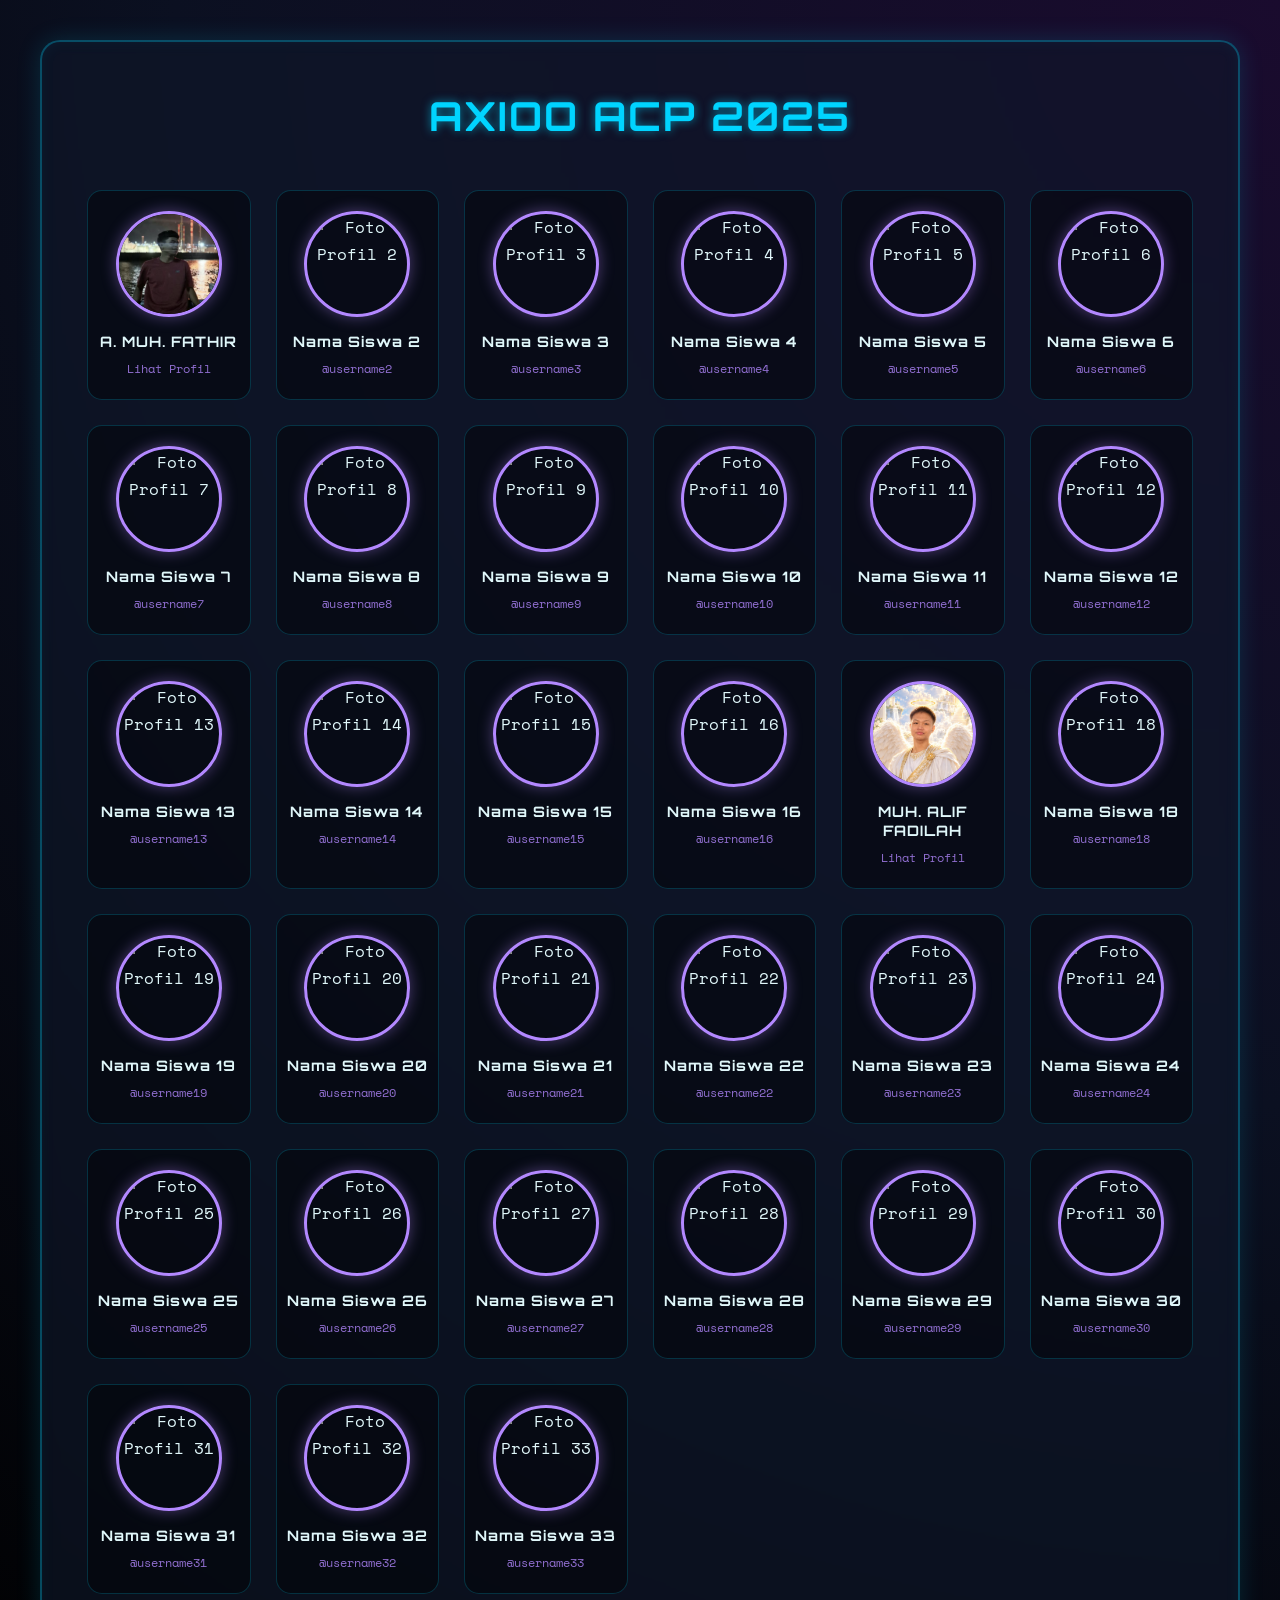
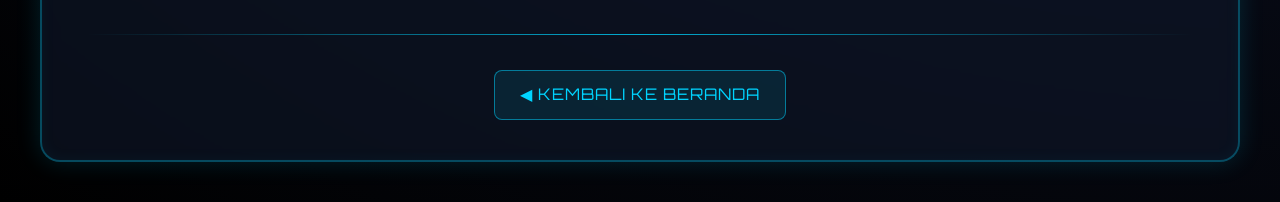
==== Pages/ACP2025.html @ e93645fd "Update profile link and image for student 17" ====
<!DOCTYPE html>
<html lang="id">
<head>
    <meta charset="UTF-8">
    <meta name="viewport" content="width=device-width, initial-scale=1.0">
    <title>Axioo ACP 2025</title>
    <style>
        @import url('https://fonts.googleapis.com/css2?family=Orbitron:wght@400;700&family=Space+Mono&display=swap');

        /* --- PENGATURAN DASAR --- */
        body {
            background: radial-gradient(circle at top right, #1a0b2e 0%, #0b1021 50%, #000000 100%);
            font-family: 'Space Mono', monospace;
            color: #e0f7fa;
            margin: 0;
            padding: 40px 20px;
            display: flex;
            justify-content: center;
            align-items: center;
            min-height: 100vh;
            line-height: 1.7;
        }

        /* --- WADAH UTAMA --- */
        .kartu-profil {
            background: rgba(16, 24, 43, 0.6);
            backdrop-filter: blur(8px);
            -webkit-backdrop-filter: blur(8px);
            border: 2px solid rgba(0, 212, 255, 0.3);
            border-radius: 20px;
            padding: 40px 45px;
            max-width: 1200px; /* Diperlebar untuk memuat 33 profil */
            width: 100%;
            box-shadow: 0 0 25px rgba(0, 212, 255, 0.15), inset 0 0 15px rgba(0, 212, 255, 0.05);
            text-align: center;
            box-sizing: border-box;
        }

        h1 {
            font-family: 'Orbitron', sans-serif;
            color: #00d4ff;
            text-shadow: 0 0 10px rgba(0, 212, 255, 0.6);
            letter-spacing: 2px;
            font-size: 2.5rem;
            margin-top: 0;
            margin-bottom: 40px;
            text-transform: uppercase;
        }

        /* --- GRID PROFIL --- */
        .grid-profil {
            display: grid;
            grid-template-columns: repeat(auto-fit, minmax(160px, 1fr));
            gap: 25px;
            margin-bottom: 40px;
        }

        .profil-item {
            display: flex;
            flex-direction: column;
            align-items: center;
            background: rgba(0, 0, 0, 0.4);
            padding: 20px 10px;
            border-radius: 15px;
            border: 1px solid rgba(0, 212, 255, 0.2);
            transition: transform 0.3s ease, box-shadow 0.3s ease;
        }

        .profil-item:hover {
            transform: translateY(-8px);
            box-shadow: 0 0 20px rgba(0, 212, 255, 0.4);
            border-color: #00d4ff;
            background: rgba(0, 212, 255, 0.05);
        }

        /* --- FOTO PROFIL --- */
        .profil-item img {
            width: 100px;
            height: 100px;
            object-fit: cover;
            border-radius: 50%; /* Membuat foto profil bulat */
            border: 3px solid #b388ff;
            box-shadow: 0 0 15px rgba(179, 136, 255, 0.4);
            margin-bottom: 15px;
            transition: all 0.3s ease;
        }

        .profil-item:hover img {
            border-color: #00ffcc;
            box-shadow: 0 0 20px rgba(0, 255, 204, 0.6);
        }

        /* --- NAMA LINK GITHUB --- */
        .profil-item a {
            font-family: 'Orbitron', sans-serif;
            color: #e0f7fa;
            text-decoration: none;
            font-size: 0.9rem;
            font-weight: bold;
            letter-spacing: 1px;
            transition: color 0.3s ease, text-shadow 0.3s ease;
            text-align: center;
            line-height: 1.3;
        }

        .profil-item:hover a {
            color: #00ffcc;
            text-shadow: 0 0 10px rgba(0, 255, 204, 0.8);
        }
        
        .github-username {
            font-size: 0.75rem;
            color: #b388ff;
            display: block;
            margin-top: 8px;
            opacity: 0.8;
        }

        /* --- TOMBOL KEMBALI --- */
        a.btn-kembali {
            color: #00d4ff;
            text-decoration: none;
            background: rgba(0, 212, 255, 0.1);
            border: 1px solid rgba(0, 212, 255, 0.5);
            padding: 10px 25px;
            border-radius: 8px;
            display: inline-block;
            transition: all 0.3s;
            font-family: 'Orbitron', sans-serif;
            font-size: 1rem;
            letter-spacing: 1px;
        }

        a.btn-kembali:hover {
            background: #00d4ff;
            color: #000;
            box-shadow: 0 0 15px #00d4ff, 0 0 30px #00d4ff;
            border-color: #00d4ff;
            transform: translateY(-3px);
        }

        hr {
            border: none;
            height: 1px;
            background: linear-gradient(90deg, transparent, rgba(0, 212, 255, 0.8), transparent);
            margin: 35px 0;
        }
    </style>
</head>
<body>

    <div class="kartu-profil">
        <h1>Axioo ACP 2025</h1>
        
        <div class="grid-profil">

            <div class="profil-item">
                <img src="../images/01.png" alt="Foto Profil 1">
                <a href="https://amuhfathir0-prog.github.io/a.-fathir/" target="_blank">A. MUH. FATHIR</a>
                <span class="github-username">Lihat Profil</span>
            </div>
            <div class="profil-item">
                <img src="../images/profil-2.jpg" alt="Foto Profil 2">
                <a href="https://github.com/username2" target="_blank">Nama Siswa 2</a>
                <span class="github-username">@username2</span>
            </div>
            <div class="profil-item">
                <img src="../images/profil-3.jpg" alt="Foto Profil 3">
                <a href="https://github.com/username3" target="_blank">Nama Siswa 3</a>
                <span class="github-username">@username3</span>
            </div>
            <div class="profil-item">
                <img src="../images/profil-4.jpg" alt="Foto Profil 4">
                <a href="https://github.com/username4" target="_blank">Nama Siswa 4</a>
                <span class="github-username">@username4</span>
            </div>
            <div class="profil-item">
                <img src="../images/profil-5.jpg" alt="Foto Profil 5">
                <a href="https://github.com/username5" target="_blank">Nama Siswa 5</a>
                <span class="github-username">@username5</span>
            </div>
            <div class="profil-item">
                <img src="../images/profil-6.jpg" alt="Foto Profil 6">
                <a href="https://github.com/username6" target="_blank">Nama Siswa 6</a>
                <span class="github-username">@username6</span>
            </div>
            <div class="profil-item">
                <img src="../images/profil-7.jpg" alt="Foto Profil 7">
                <a href="https://github.com/username7" target="_blank">Nama Siswa 7</a>
                <span class="github-username">@username7</span>
            </div>
            <div class="profil-item">
                <img src="../images/profil-8.jpg" alt="Foto Profil 8">
                <a href="https://github.com/username8" target="_blank">Nama Siswa 8</a>
                <span class="github-username">@username8</span>
            </div>
            <div class="profil-item">
                <img src="../images/profil-9.jpg" alt="Foto Profil 9">
                <a href="https://github.com/username9" target="_blank">Nama Siswa 9</a>
                <span class="github-username">@username9</span>
            </div>
            <div class="profil-item">
                <img src="../images/profil-10.jpg" alt="Foto Profil 10">
                <a href="https://github.com/username10" target="_blank">Nama Siswa 10</a>
                <span class="github-username">@username10</span>
            </div>
            <div class="profil-item">
                <img src="../images/profil-11.jpg" alt="Foto Profil 11">
                <a href="https://github.com/username11" target="_blank">Nama Siswa 11</a>
                <span class="github-username">@username11</span>
            </div>
            <div class="profil-item">
                <img src="../images/profil-12.jpg" alt="Foto Profil 12">
                <a href="https://github.com/username12" target="_blank">Nama Siswa 12</a>
                <span class="github-username">@username12</span>
            </div>
            <div class="profil-item">
                <img src="../images/profil-13.jpg" alt="Foto Profil 13">
                <a href="https://github.com/username13" target="_blank">Nama Siswa 13</a>
                <span class="github-username">@username13</span>
            </div>
            <div class="profil-item">
                <img src="../images/profil-14.jpg" alt="Foto Profil 14">
                <a href="https://github.com/username14" target="_blank">Nama Siswa 14</a>
                <span class="github-username">@username14</span>
            </div>
            <div class="profil-item">
                <img src="../images/profil-15.jpg" alt="Foto Profil 15">
                <a href="https://github.com/username15" target="_blank">Nama Siswa 15</a>
                <span class="github-username">@username15</span>
            </div>
            <div class="profil-item">
                <img src="../images/profil-16.jpg" alt="Foto Profil 16">
                <a href="https://github.com/username16" target="_blank">Nama Siswa 16</a>
                <span class="github-username">@username16</span>
            </div>
            <div class="profil-item">
                <img src="../images/17.png" alt="Foto Profil 17">
                <a href="https://alfiexi67.github.io/alif-web-keren/" target="_blank">MUH. ALIF FADILAH</a>
                <span class="github-username">Lihat Profil</span>
            </div>
            <div class="profil-item">
                <img src="../images/profil-18.jpg" alt="Foto Profil 18">
                <a href="https://github.com/username18" target="_blank">Nama Siswa 18</a>
                <span class="github-username">@username18</span>
            </div>
            <div class="profil-item">
                <img src="../images/profil-19.jpg" alt="Foto Profil 19">
                <a href="https://github.com/username19" target="_blank">Nama Siswa 19</a>
                <span class="github-username">@username19</span>
            </div>
            <div class="profil-item">
                <img src="../images/profil-20.jpg" alt="Foto Profil 20">
                <a href="https://github.com/username20" target="_blank">Nama Siswa 20</a>
                <span class="github-username">@username20</span>
            </div>
            <div class="profil-item">
                <img src="../images/profil-21.jpg" alt="Foto Profil 21">
                <a href="https://github.com/username21" target="_blank">Nama Siswa 21</a>
                <span class="github-username">@username21</span>
            </div>
            <div class="profil-item">
                <img src="../images/profil-22.jpg" alt="Foto Profil 22">
                <a href="https://github.com/username22" target="_blank">Nama Siswa 22</a>
                <span class="github-username">@username22</span>
            </div>
            <div class="profil-item">
                <img src="../images/profil-23.jpg" alt="Foto Profil 23">
                <a href="https://github.com/username23" target="_blank">Nama Siswa 23</a>
                <span class="github-username">@username23</span>
            </div>
            <div class="profil-item">
                <img src="../images/profil-24.jpg" alt="Foto Profil 24">
                <a href="https://github.com/username24" target="_blank">Nama Siswa 24</a>
                <span class="github-username">@username24</span>
            </div>
            <div class="profil-item">
                <img src="../images/profil-25.jpg" alt="Foto Profil 25">
                <a href="https://github.com/username25" target="_blank">Nama Siswa 25</a>
                <span class="github-username">@username25</span>
            </div>
            <div class="profil-item">
                <img src="../images/profil-26.jpg" alt="Foto Profil 26">
                <a href="https://github.com/username26" target="_blank">Nama Siswa 26</a>
                <span class="github-username">@username26</span>
            </div>
            <div class="profil-item">
                <img src="../images/profil-27.jpg" alt="Foto Profil 27">
                <a href="https://github.com/username27" target="_blank">Nama Siswa 27</a>
                <span class="github-username">@username27</span>
            </div>
            <div class="profil-item">
                <img src="../images/profil-28.jpg" alt="Foto Profil 28">
                <a href="https://github.com/username28" target="_blank">Nama Siswa 28</a>
                <span class="github-username">@username28</span>
            </div>
            <div class="profil-item">
                <img src="../images/profil-29.jpg" alt="Foto Profil 29">
                <a href="https://github.com/username29" target="_blank">Nama Siswa 29</a>
                <span class="github-username">@username29</span>
            </div>
            <div class="profil-item">
                <img src="../images/profil-30.jpg" alt="Foto Profil 30">
                <a href="https://github.com/username30" target="_blank">Nama Siswa 30</a>
                <span class="github-username">@username30</span>
            </div>
            <div class="profil-item">
                <img src="../images/profil-31.jpg" alt="Foto Profil 31">
                <a href="https://github.com/username31" target="_blank">Nama Siswa 31</a>
                <span class="github-username">@username31</span>
            </div>
            <div class="profil-item">
                <img src="../images/profil-32.jpg" alt="Foto Profil 32">
                <a href="https://github.com/username32" target="_blank">Nama Siswa 32</a>
                <span class="github-username">@username32</span>
            </div>
            <div class="profil-item">
                <img src="../images/profil-33.jpg" alt="Foto Profil 33">
                <a href="https://github.com/username33" target="_blank">Nama Siswa 33</a>
                <span class="github-username">@username33</span>
            </div>
        </div>

        <hr>
        
        <a href="../index.html" class="btn-kembali">&#9664; KEMBALI KE BERANDA</a>
    </div>

</body>
</html>
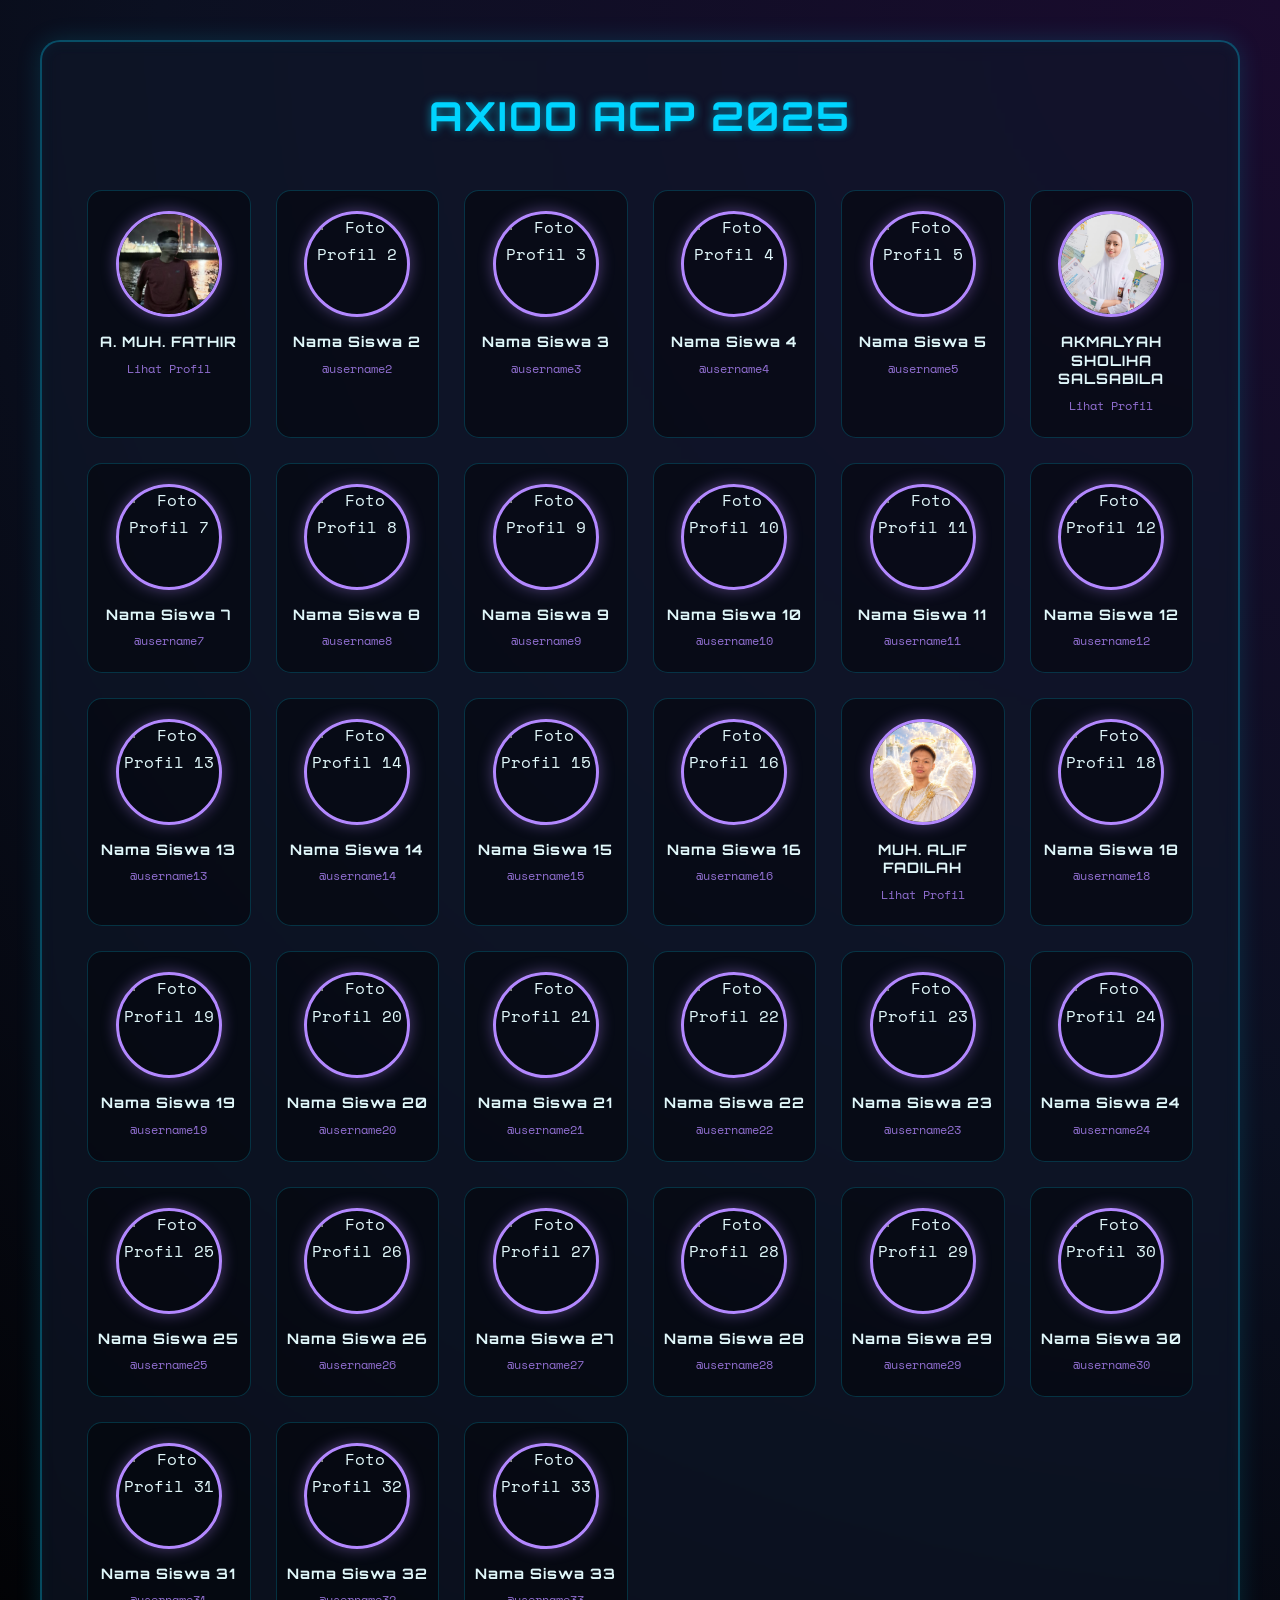
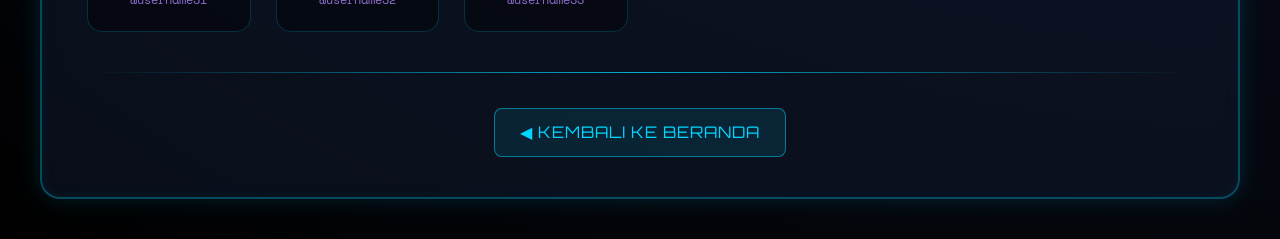
==== commit d7f70b9d: "Update ACP2025.html" ====
--- a/Pages/ACP2025.html
+++ b/Pages/ACP2025.html
@@ -180,9 +180,9 @@
                 <span class="github-username">@username5</span>
             </div>
             <div class="profil-item">
-                <img src="../images/profil-6.jpg" alt="Foto Profil 6">
-                <a href="https://github.com/username6" target="_blank">Nama Siswa 6</a>
-                <span class="github-username">@username6</span>
+                <img src="../images/06.png" alt="Foto Profil 6">
+                <a href="https://akmalyahsholiha24-lang.github.io/WEB_PORTOFOLIO_ALYAHSS/" target="_blank">AKMALYAH SHOLIHA SALSABILA</a>
+                <span class="github-username">Lihat Profil</span>
             </div>
             <div class="profil-item">
                 <img src="../images/profil-7.jpg" alt="Foto Profil 7">
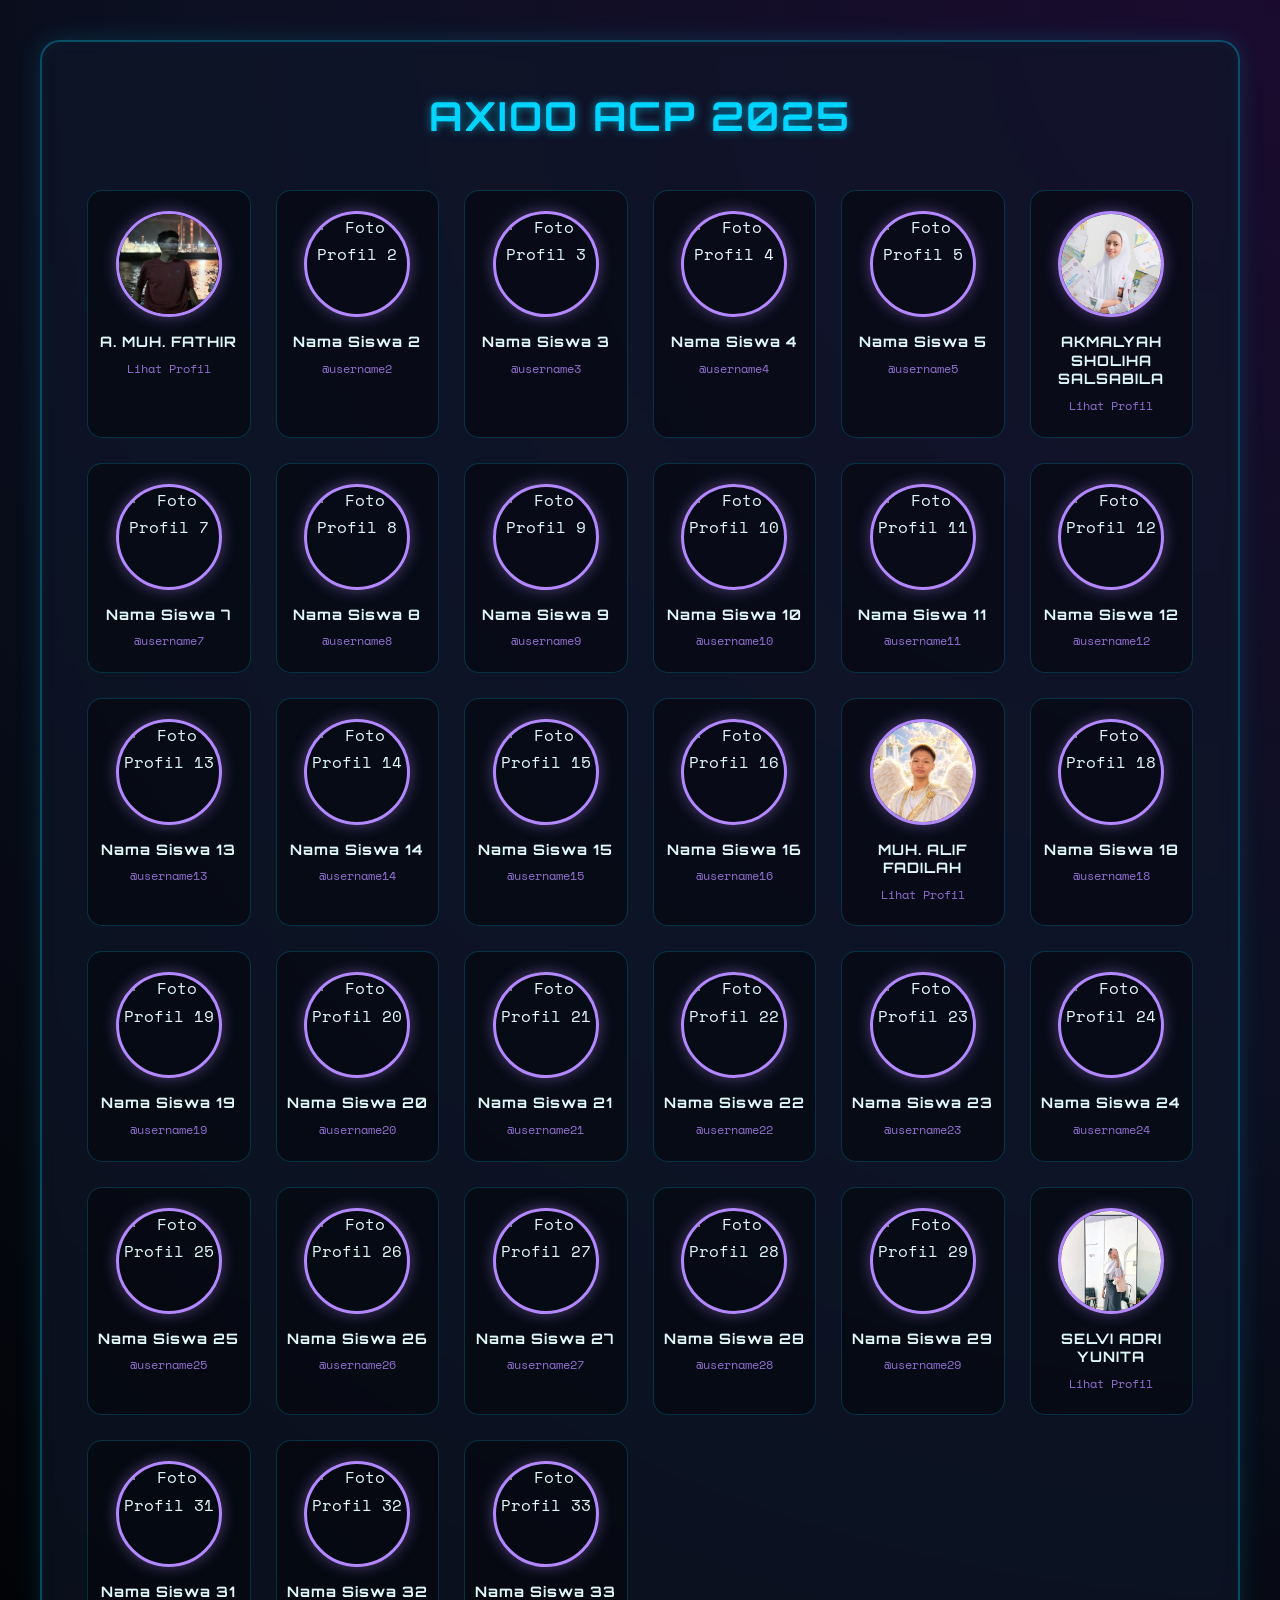
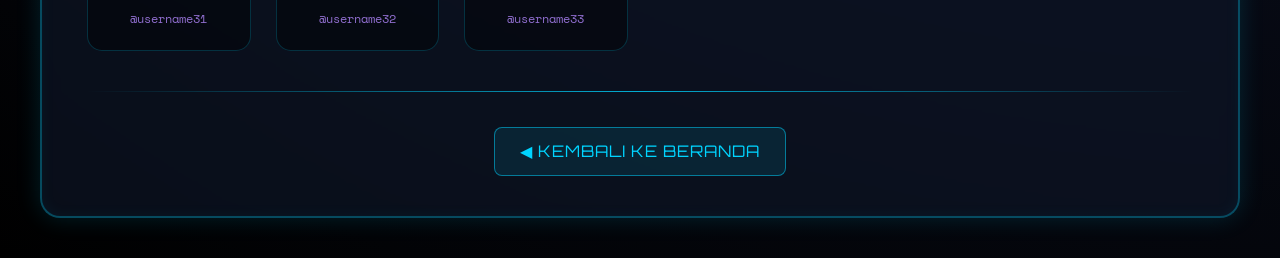
==== commit bdb526d7: "Update ACP2025.html" ====
--- a/Pages/ACP2025.html
+++ b/Pages/ACP2025.html
@@ -300,9 +300,9 @@
                 <span class="github-username">@username29</span>
             </div>
             <div class="profil-item">
-                <img src="../images/profil-30.jpg" alt="Foto Profil 30">
-                <a href="https://github.com/username30" target="_blank">Nama Siswa 30</a>
-                <span class="github-username">@username30</span>
+                <img src="../images/30.png" alt="Foto Profil 30">
+                <a href="https://selviadriynita.github.io/web-selvi/" target="_blank">SELVI ADRI YUNITA</a>
+                <span class="github-username">Lihat Profil</span>
             </div>
             <div class="profil-item">
                 <img src="../images/profil-31.jpg" alt="Foto Profil 31">
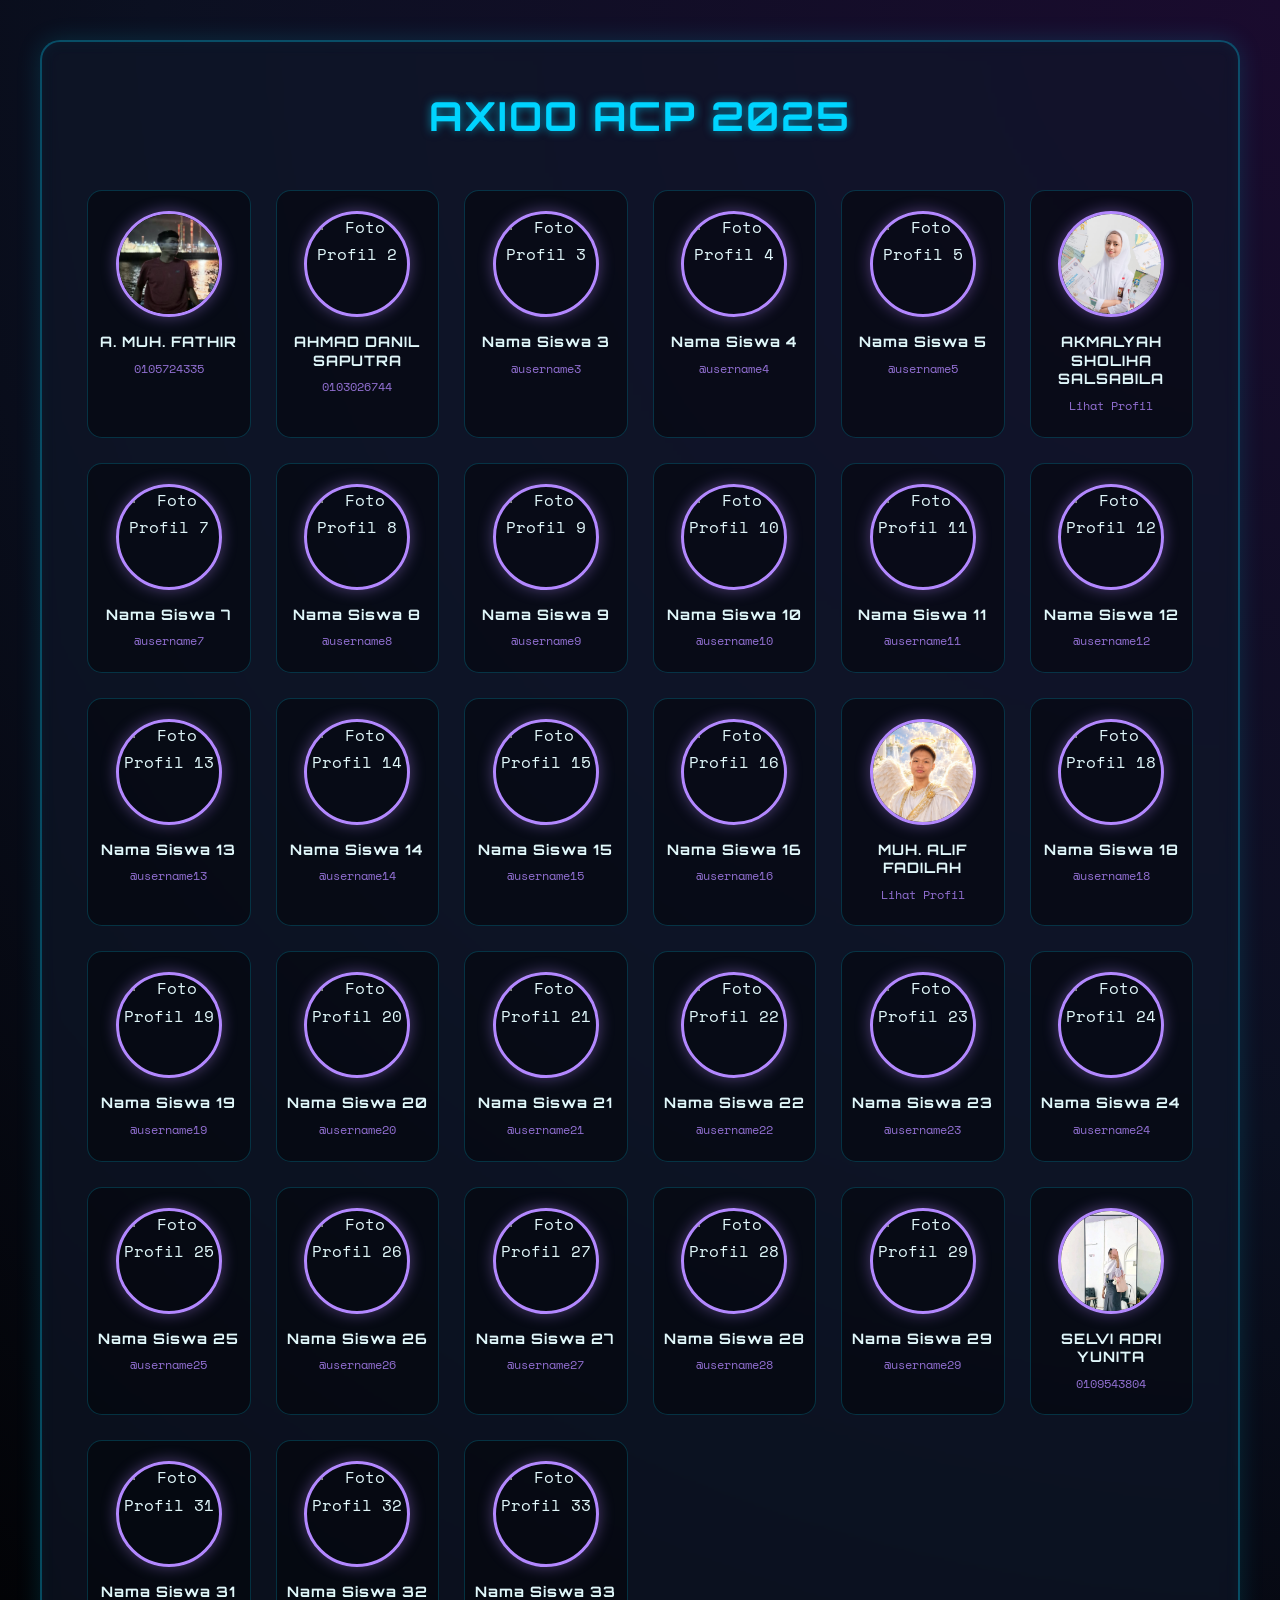
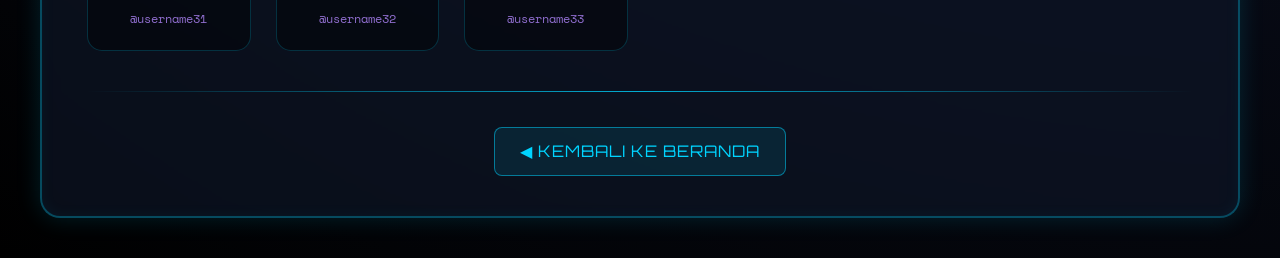
==== commit 4616e508: "Update ACP2025.html" ====
--- a/Pages/ACP2025.html
+++ b/Pages/ACP2025.html
@@ -157,12 +157,12 @@
             <div class="profil-item">
                 <img src="../images/01.png" alt="Foto Profil 1">
                 <a href="https://amuhfathir0-prog.github.io/a.-fathir/" target="_blank">A. MUH. FATHIR</a>
-                <span class="github-username">Lihat Profil</span>
-            </div>
-            <div class="profil-item">
-                <img src="../images/profil-2.jpg" alt="Foto Profil 2">
-                <a href="https://github.com/username2" target="_blank">Nama Siswa 2</a>
-                <span class="github-username">@username2</span>
+                <span class="github-username">0105724335</span>
+            </div>
+            <div class="profil-item">
+                <img src="../images/02.png" alt="Foto Profil 2">
+                <a href="https://ahmaddaniill209-cmyk.github.io/portofolio.danil/" target="_blank">AHMAD DANIL SAPUTRA</a>
+                <span class="github-username">0103026744</span>
             </div>
             <div class="profil-item">
                 <img src="../images/profil-3.jpg" alt="Foto Profil 3">
@@ -302,7 +302,7 @@
             <div class="profil-item">
                 <img src="../images/30.png" alt="Foto Profil 30">
                 <a href="https://selviadriynita.github.io/web-selvi/" target="_blank">SELVI ADRI YUNITA</a>
-                <span class="github-username">Lihat Profil</span>
+                <span class="github-username">0109543804</span>
             </div>
             <div class="profil-item">
                 <img src="../images/profil-31.jpg" alt="Foto Profil 31">
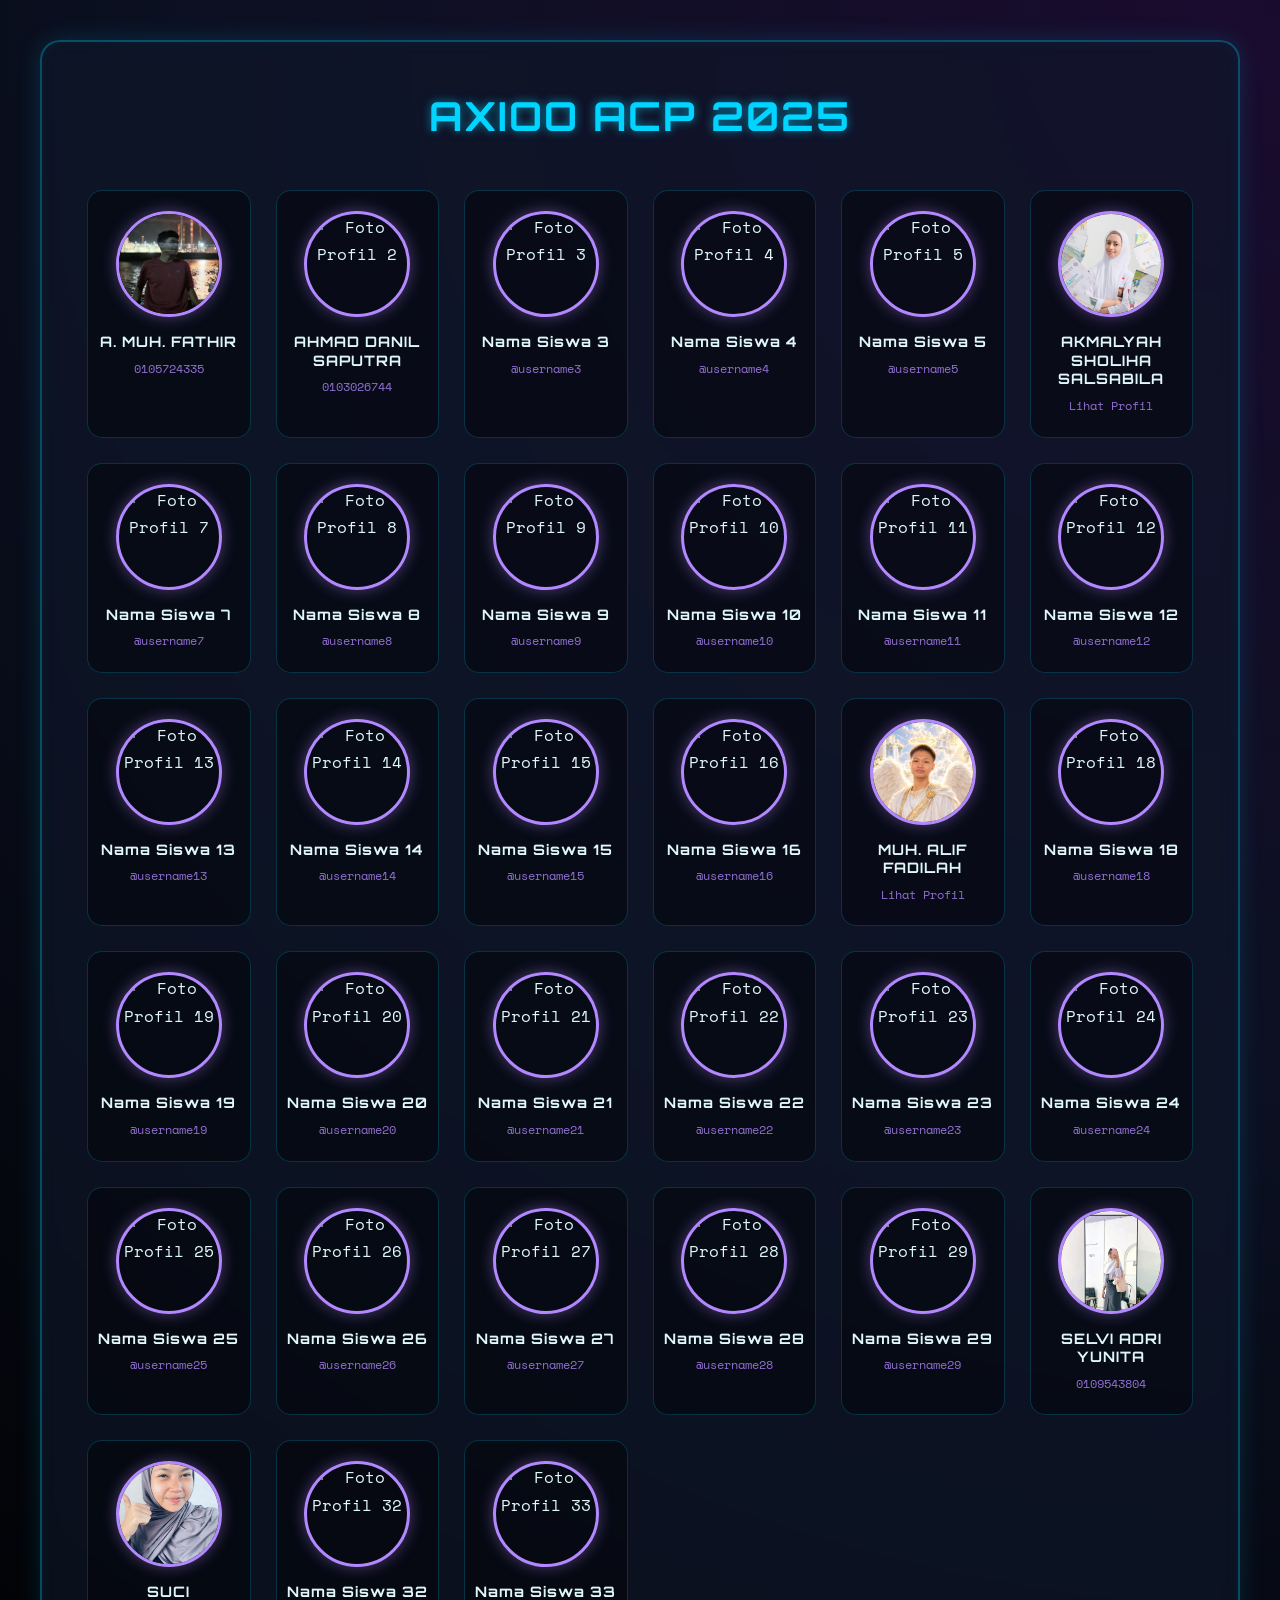
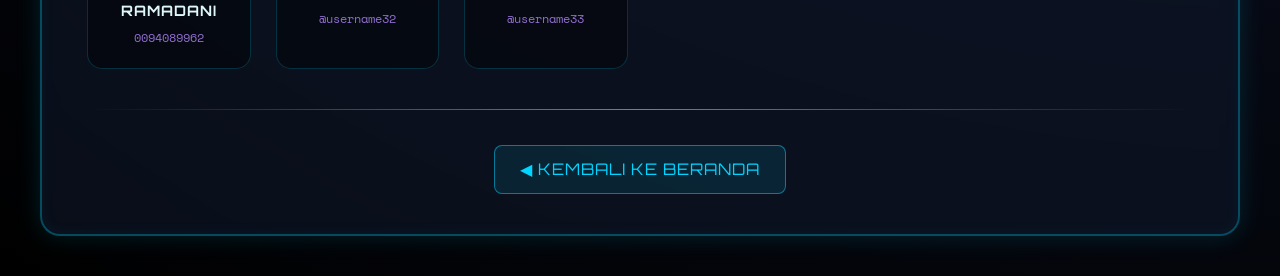
==== commit 1958e9dc: "Update ACP2025.html" ====
--- a/Pages/ACP2025.html
+++ b/Pages/ACP2025.html
@@ -305,9 +305,9 @@
                 <span class="github-username">0109543804</span>
             </div>
             <div class="profil-item">
-                <img src="../images/profil-31.jpg" alt="Foto Profil 31">
-                <a href="https://github.com/username31" target="_blank">Nama Siswa 31</a>
-                <span class="github-username">@username31</span>
+                <img src="../images/31.png" alt="Foto Profil 31">
+                <a href="https://suciramadani01.github.io/websuci/" target="_blank">SUCI RAMADANI</a>
+                <span class="github-username">0094089962</span>
             </div>
             <div class="profil-item">
                 <img src="../images/profil-32.jpg" alt="Foto Profil 32">
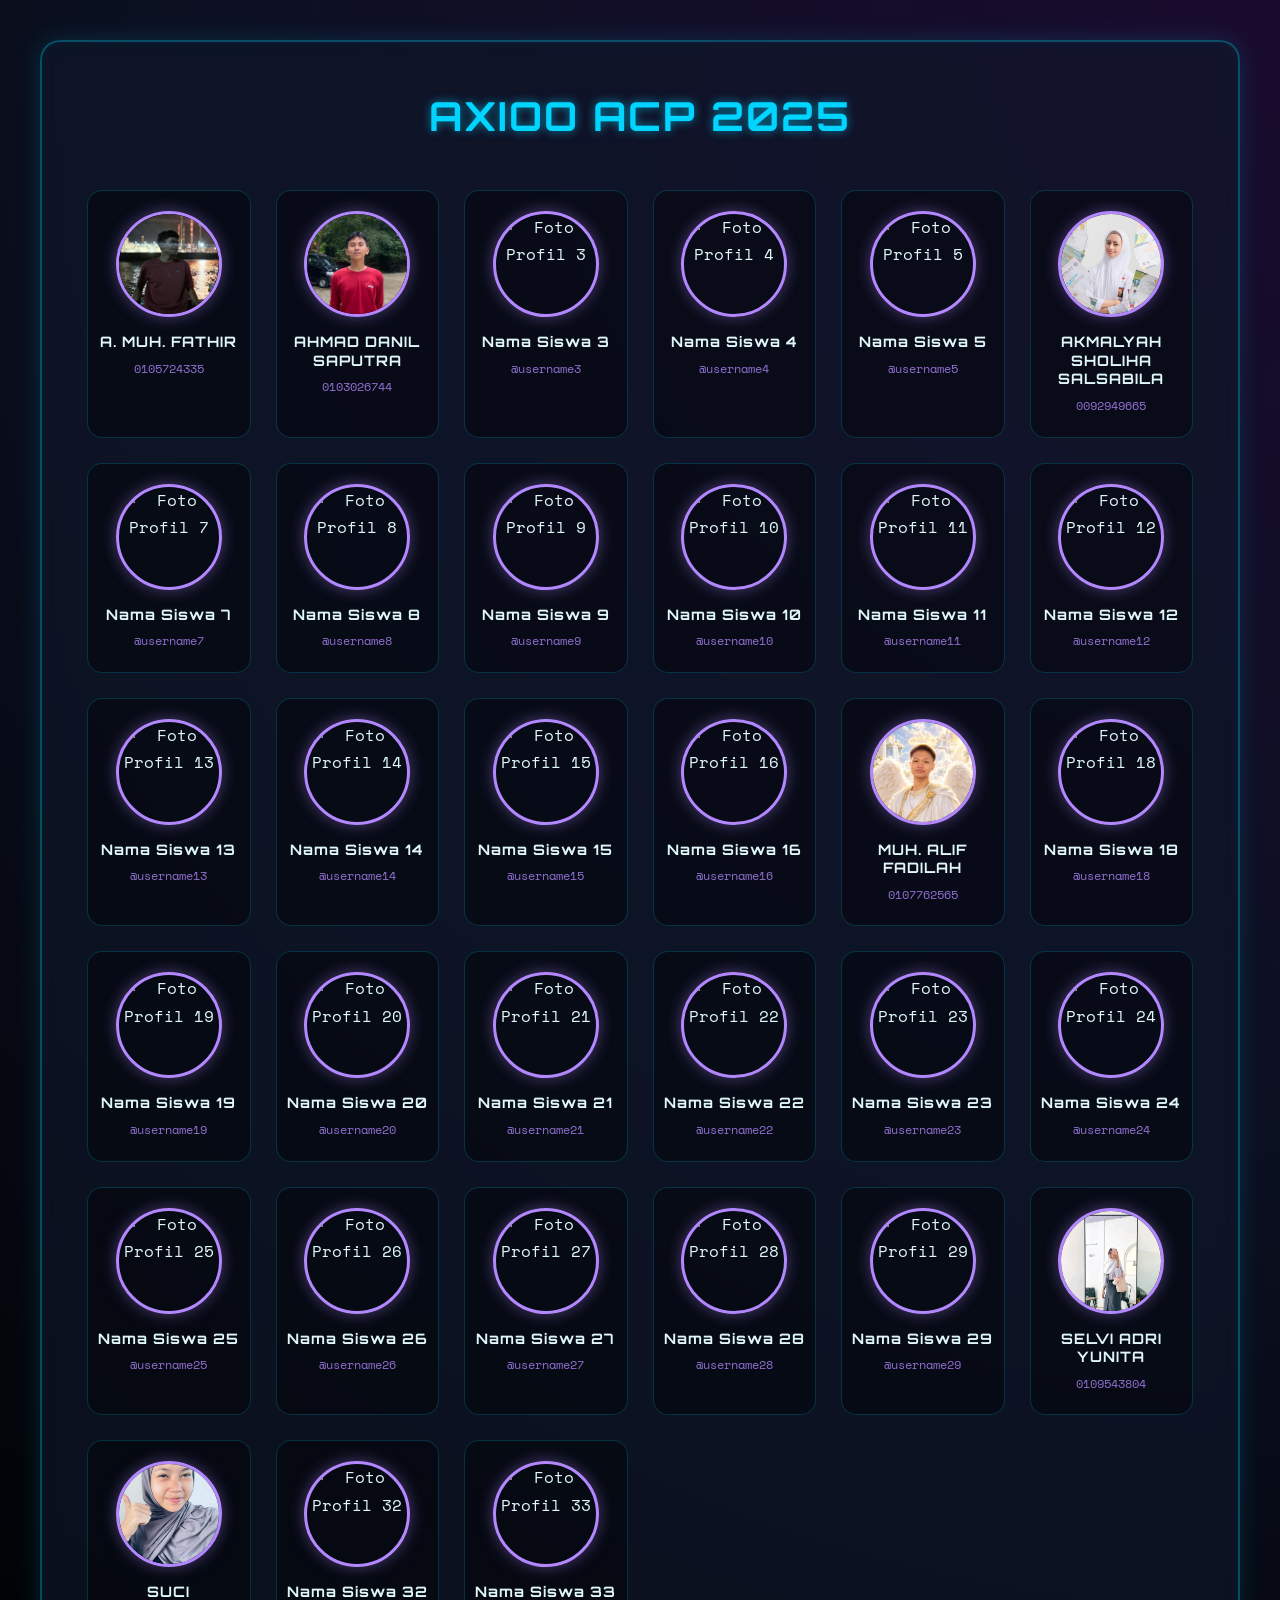
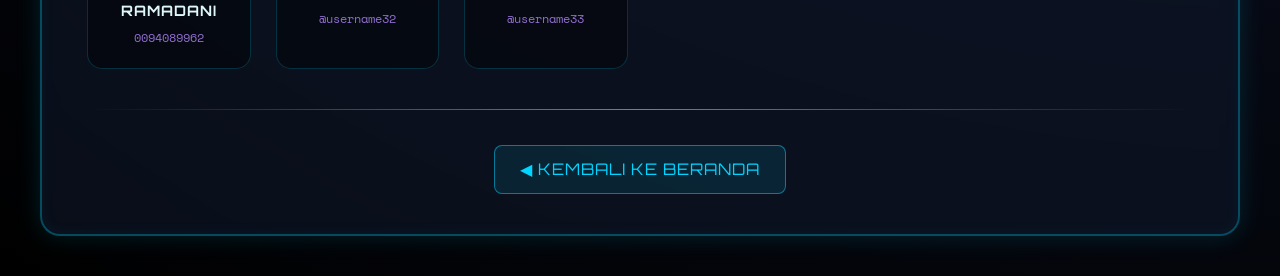
==== commit 9cdb94b1: "Update ACP2025.html" ====
--- a/Pages/ACP2025.html
+++ b/Pages/ACP2025.html
@@ -182,7 +182,7 @@
             <div class="profil-item">
                 <img src="../images/06.png" alt="Foto Profil 6">
                 <a href="https://akmalyahsholiha24-lang.github.io/WEB_PORTOFOLIO_ALYAHSS/" target="_blank">AKMALYAH SHOLIHA SALSABILA</a>
-                <span class="github-username">Lihat Profil</span>
+                <span class="github-username">0092949665</span>
             </div>
             <div class="profil-item">
                 <img src="../images/profil-7.jpg" alt="Foto Profil 7">
@@ -237,7 +237,7 @@
             <div class="profil-item">
                 <img src="../images/17.png" alt="Foto Profil 17">
                 <a href="https://alfiexi67.github.io/alif-web-keren/" target="_blank">MUH. ALIF FADILAH</a>
-                <span class="github-username">Lihat Profil</span>
+                <span class="github-username">0107762565</span>
             </div>
             <div class="profil-item">
                 <img src="../images/profil-18.jpg" alt="Foto Profil 18">
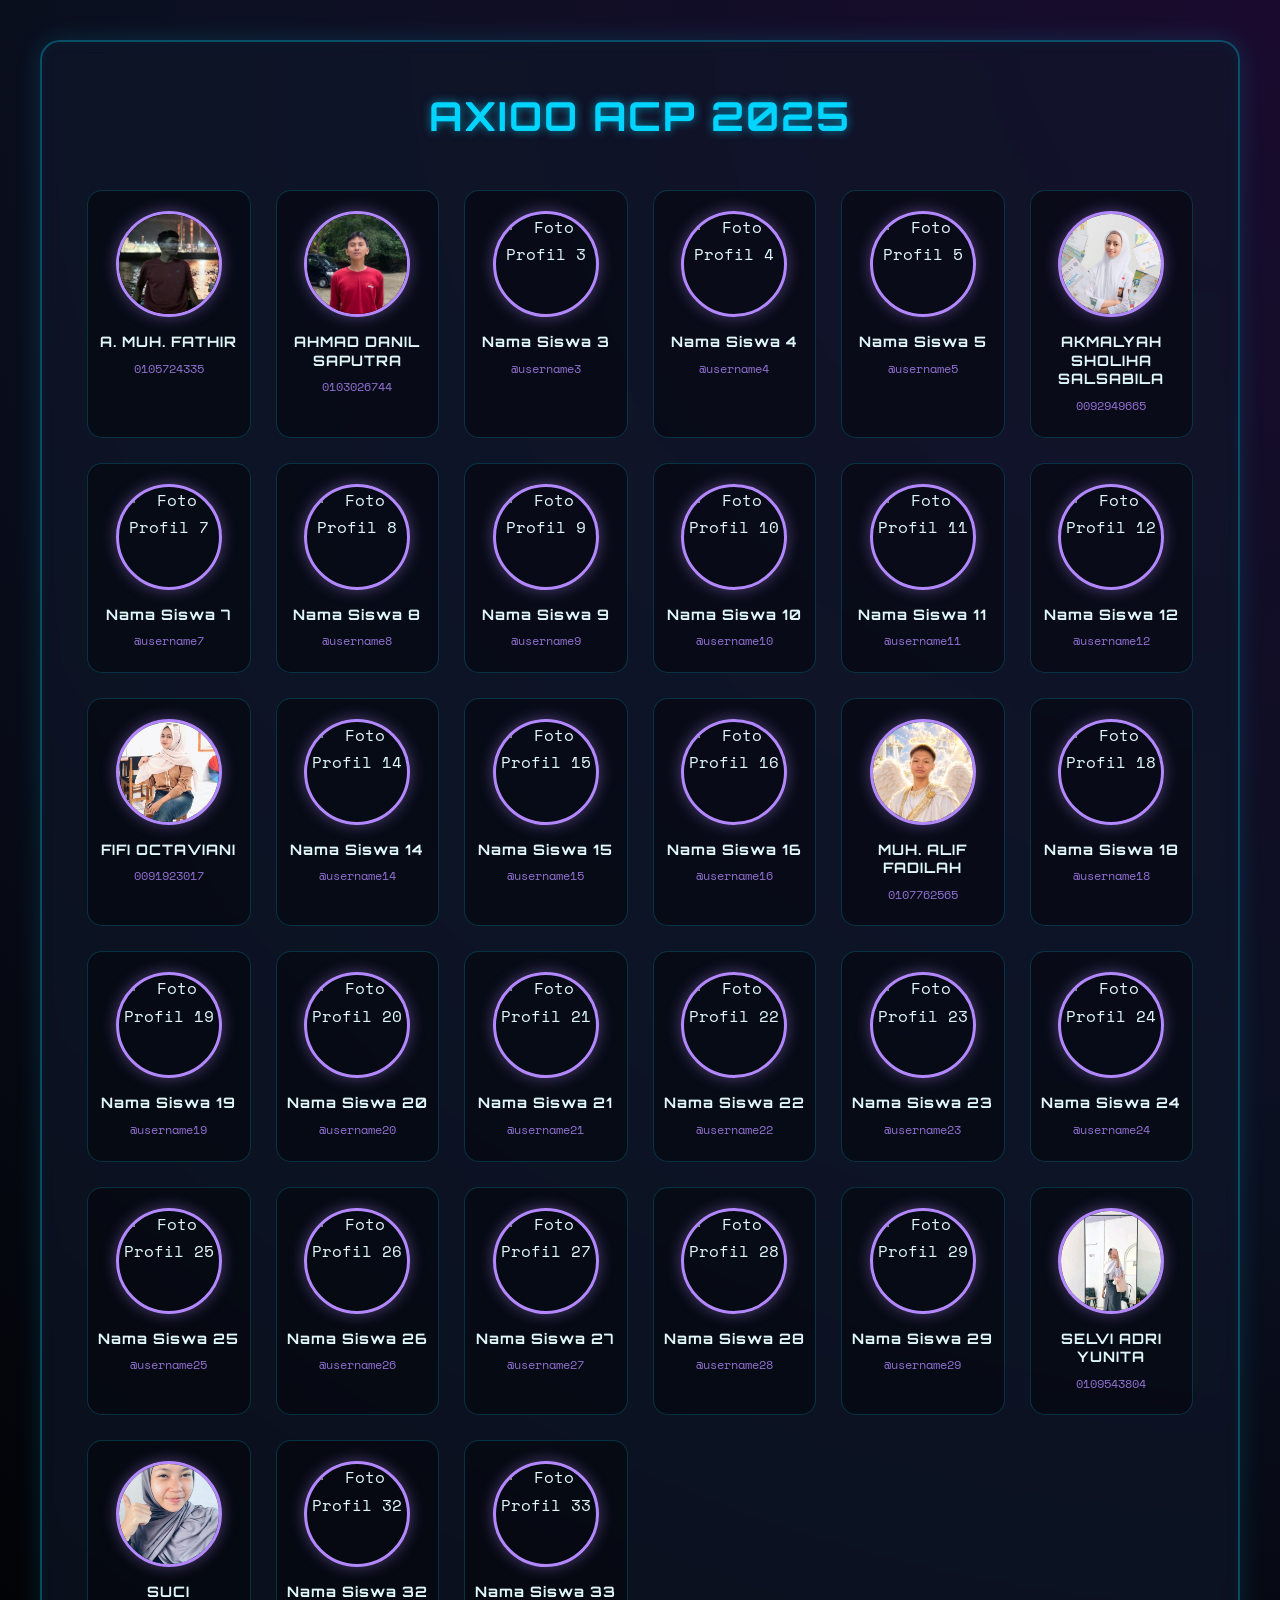
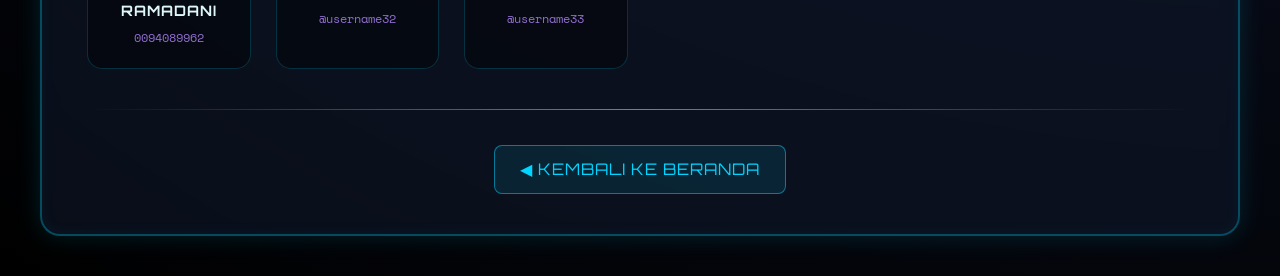
==== commit c3ed3d1d: "Update ACP2025.html" ====
--- a/Pages/ACP2025.html
+++ b/Pages/ACP2025.html
@@ -215,9 +215,9 @@
                 <span class="github-username">@username12</span>
             </div>
             <div class="profil-item">
-                <img src="../images/profil-13.jpg" alt="Foto Profil 13">
-                <a href="https://github.com/username13" target="_blank">Nama Siswa 13</a>
-                <span class="github-username">@username13</span>
+                <img src="../images/13.png" alt="Foto Profil 13">
+                <a href="https://fifioctaviani78.github.io/portofoliooo/" target="_blank">FIFI OCTAVIANI</a>
+                <span class="github-username">0091923017</span>
             </div>
             <div class="profil-item">
                 <img src="../images/profil-14.jpg" alt="Foto Profil 14">
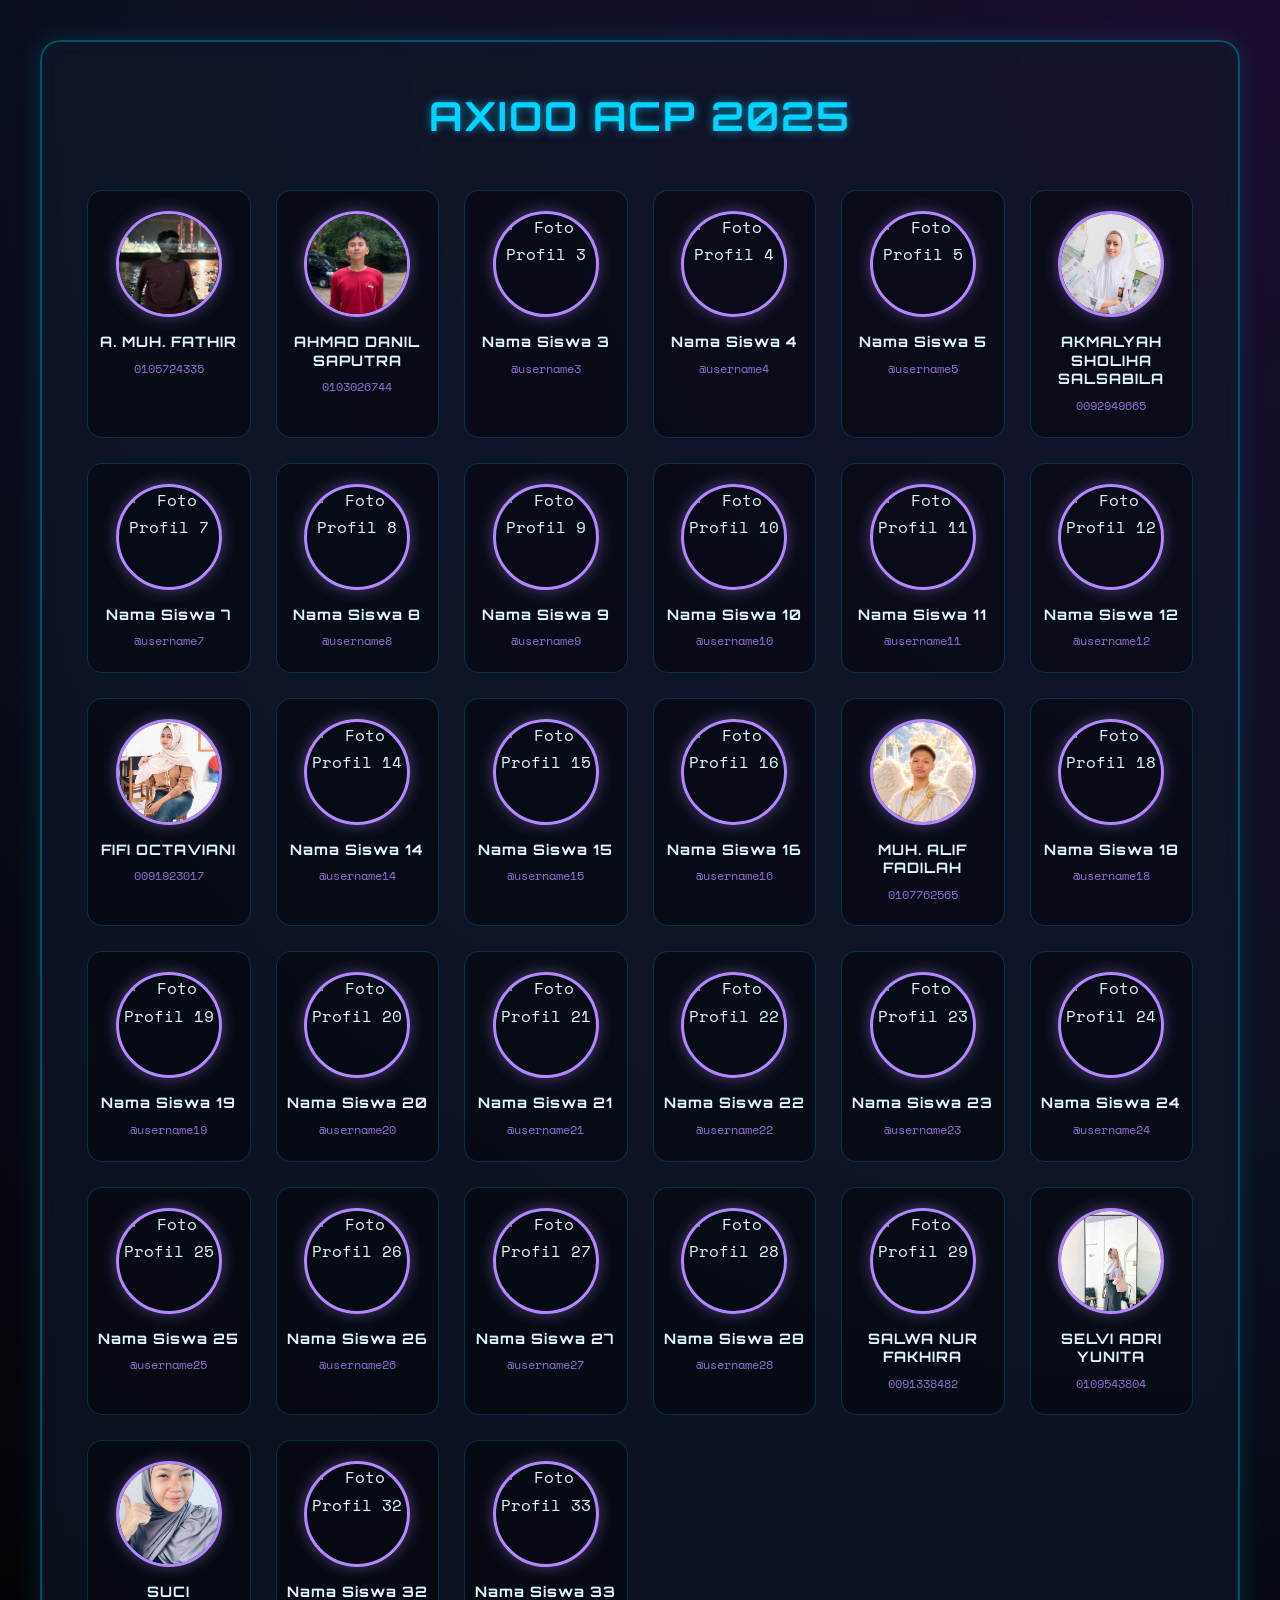
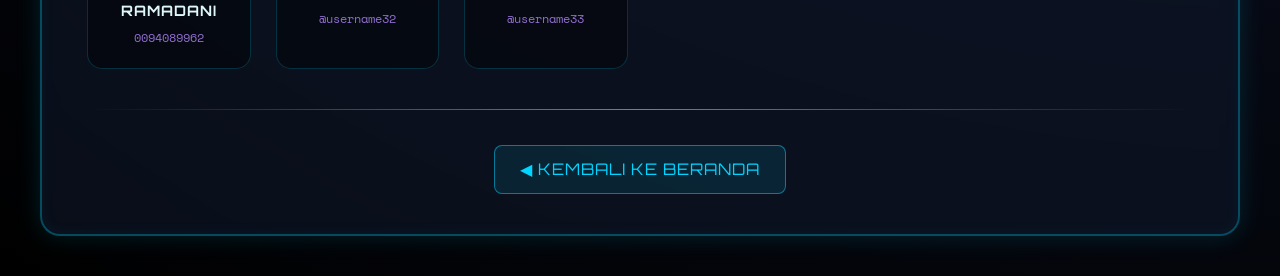
==== commit faa05f8f: "Update ACP2025.html" ====
--- a/Pages/ACP2025.html
+++ b/Pages/ACP2025.html
@@ -295,9 +295,9 @@
                 <span class="github-username">@username28</span>
             </div>
             <div class="profil-item">
-                <img src="../images/profil-29.jpg" alt="Foto Profil 29">
-                <a href="https://github.com/username29" target="_blank">Nama Siswa 29</a>
-                <span class="github-username">@username29</span>
+                <img src="../images/29.png" alt="Foto Profil 29">
+                <a href="https://salwasalwanurfakhira-prog.github.io/slwa/" target="_blank">SALWA NUR FAKHIRA</a>
+                <span class="github-username">0091338482</span>
             </div>
             <div class="profil-item">
                 <img src="../images/30.png" alt="Foto Profil 30">
